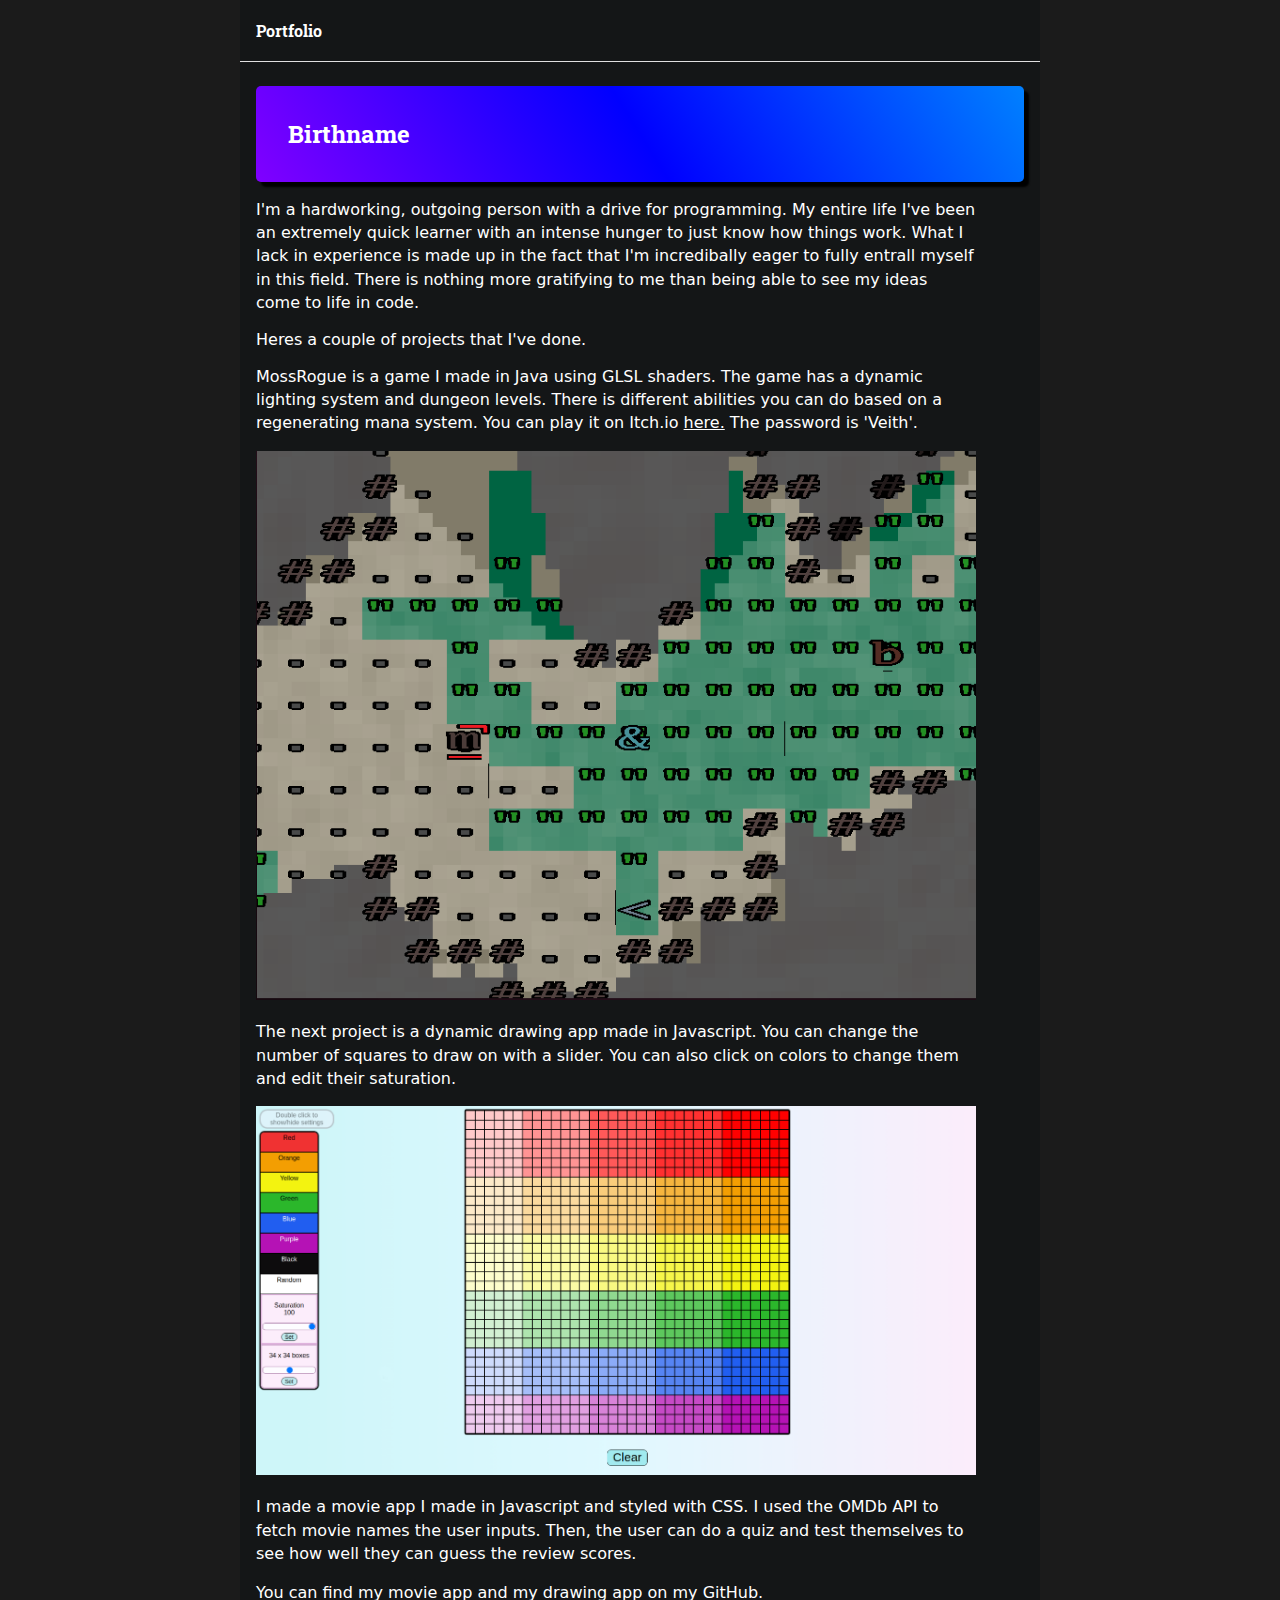
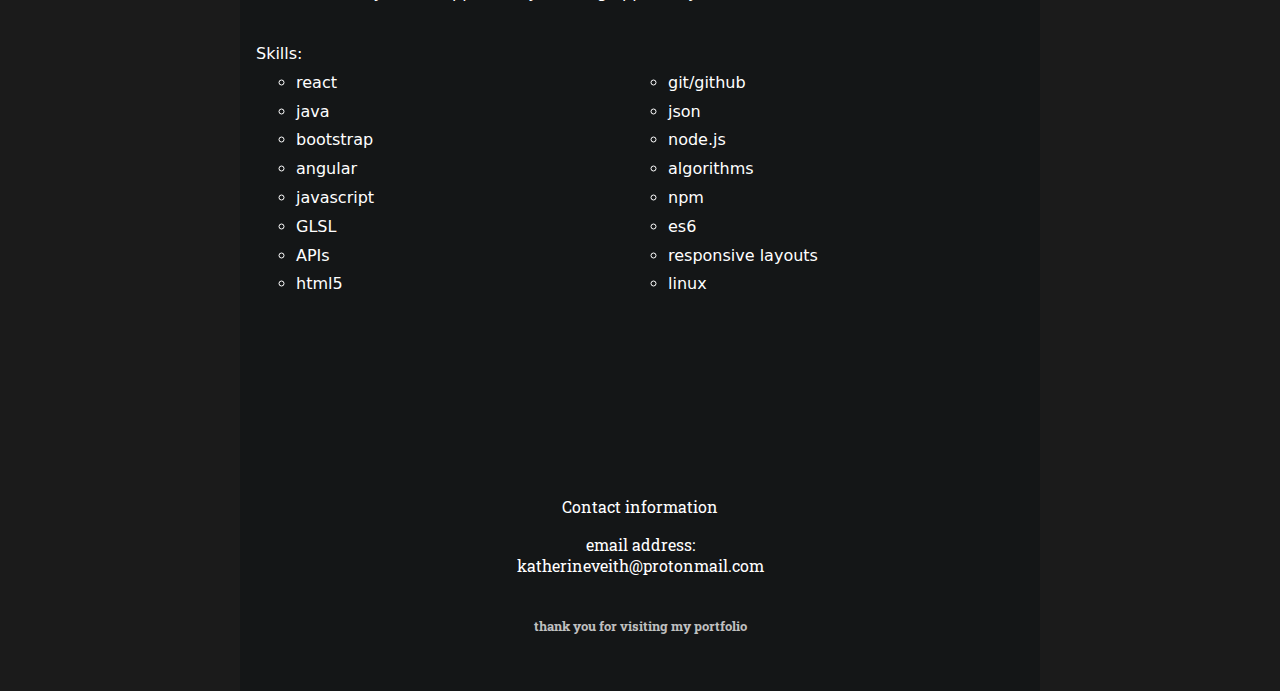
==== main.html @ 7652f50f "Add files via upload" ====
<!doctype html>
<html lang="en">
  <head>
    <meta charset="utf-8">
    <meta name="viewport" content="width=device-width, initial-scale=1.0">
    <title>Portfolio</title>
    <link rel="shortcut icon" type="image/jpg" href="/img/favicon.ico"/>
    <meta name="description" content="dark dark">
    <link rel="stylesheet" href="/index.css">


    
  </head>
  <body>
    <header>
      <h1 class="home"><a href="/">Portfolio</a></h1>
      </ul>
    </header>

    <main  class="tmpl-home">
      <div class="hero animated-rainbow-hover">
  <h2>Birthname</h2>
</div>
<p></p>
<div> <p>
    I'm a hardworking, outgoing person with a drive for programming. My entire life I've been an extremely quick learner with an intense hunger to just know how things work. What I lack in experience is made up in the fact that I'm incredibally eager to fully entrall myself in this field. There is nothing more gratifying to me than being able to see my ideas come to life in code.</div>
</p>

    <div>Heres a couple of projects that I've done.</div>
    <p></p>

    <p>MossRogue is a game I made in Java using GLSL shaders. The game has a dynamic lighting system and dungeon levels. There is different abilities you can do based on a regenerating mana system. You can play it on Itch.io <a href='https://wingbar.itch.io/mossrogue'>here.</a> The password is 'Veith'.</p>
    <img src="im1.png">

    <p>The next project is a dynamic drawing app made in Javascript. You can change the number of squares to draw on with a slider. You can also click on colors to change them and edit their saturation.</p>
  <img src="Screenshot_2021-12-22_06-48-10.png">
    <p>I made a movie app I made in Javascript and styled with CSS. I used the OMDb API to fetch movie names the user inputs. Then, the user can do a quiz and test themselves to see how well they can guess the review scores.</p>
    <p>You can find my movie app and my drawing app on my GitHub.</p>
    <p></p>
<ol class="postlist" style="counter-reset: start-from 7">

  <li class="postlist-item">
    <div>


      Skills:
      <ul>
          <li> react</li>
      
    <li>java</li>
    <li>bootstrap</li>  
    <li>angular</li>      
    <li>javascript</li>  
    <li>GLSL</li>
    <li>APIs</li>  
    <li>html5</li> 
    <li>git/github</li> 
    <li>json</li> 
    <li>node.js</li>  
    <li>algorithms</li>  
    <li>npm</li>  
    <li>es6</li>  
    <li>responsive layouts</li>  
    <li>linux</li>  
</ul>
</div>
  </li>

    </main>

    <footer>
      <p>Contact information</p>
        <div>email address:</div>
      <div>katherineveith@protonmail.com</div>
      
      <p></p>
      <div class="footer-text">
        thank you for visiting my portfolio
      </div>
                    
            
    </footer>

  </body>
</html>
---- index.css ----
@import url("https://fonts.googleapis.com/css2?family=Roboto+Slab&display=swap");
/* Colors */
:root {
  --lightgray: rgb(224, 224, 224);
  --gray: #c0c0c0;
  --darkgray: rgb(7, 8, 8);
  --almostblack: #1b1b1b;
  --navy: #17050f;
  --blue: #082840;
  --white: rgb(255, 255, 255);
  --offwhite: #f6f6f6;
  --yellowgreen: #aaff00;
  --lightblue: rgb(0, 225, 255);
}

/* Global stylesheet */
* {
  box-sizing: border-box;
}

html,
body {
  padding: 0;
  margin: auto;
  max-width: 50em;
  font-family: -apple-system, system-ui, sans-serif;
  color: white;
}

html{
  background-color: var(--almostblack);
}

body{
  background-color: #141617;
}
h1,
h2,
h3,
h4,
h5,
h6,
header {
  font-family: "Roboto Slab", serif;
}

p:last-child {
  margin-bottom: 0;
}
p,
.tmpl-post li,
img {
  max-width: 45em;
}
p,
.tmpl-post li {
  line-height: 1.45;
}
a[href] {
  color: var(--white);
}

a[href]:hover {
  color: var(--yellowgreen);
}

main {
  padding: 1rem;
}
main :first-child {
  margin-top: 0;
}
header {
  border-bottom: 1px solid var(--lightgray);
  padding-bottom: 0.25em;
  padding-top: 0.25em;
  margin-bottom: 0.5em;
}
header:after {
  content: "";
  display: table;
  clear: both;
}

.hero {
  padding: 2em;
  background: rgb(2, 0, 36);
  background: linear-gradient(238deg, #0080ff, #00f, #8000ff);
  border-radius: 5px;
  color: var(--white);
  box-shadow: black 5px 5px 2px;
}

.hero > h2 {
  margin: 0;
}

pre,
code {
  font-family: Consolas, Menlo, Monaco, "Andale Mono WT", "Andale Mono",
    "Lucida Console", "Lucida Sans Typewriter", "DejaVu Sans Mono",
    "Bitstream Vera Sans Mono", "Liberation Mono", "Nimbus Mono L",
    "Courier New", Courier, monospace;
  line-height: 1.5;
}
pre {
  font-size: 14px;
  line-height: 1.375;
  direction: ltr;
  text-align: left;
  white-space: pre;
  word-spacing: normal;
  word-break: normal;
  -moz-tab-size: 2;
  -o-tab-size: 2;
  tab-size: 2;
  -webkit-hyphens: none;
  -moz-hyphens: none;
  -ms-hyphens: none;
  hyphens: none;
  padding: 1em;
  margin: 0.5em 0;
  background-color: var(--offwhite);
  color: var(--darkgray);
  border-radius: 5px;
}
code {
  word-break: break-all;
}

blockquote {
  border-left: solid var(--yellowgreen) 0.2em;
  border-right: solid var(--yellowgreen) 0.2em;
  border-radius: 1em;
  margin: 2em 0;
  padding: 2em;
  color: var(--offwhite);
  font-weight: bold;
}
.highlight-line {
  display: block;
  padding: 0.125em 1em;
  text-decoration: none; /* override del, ins, mark defaults */
  color: inherit; /* override del, ins, mark defaults */
}

/* allow highlighting empty lines */
.highlight-line:empty:before {
  content: " ";
}
/* avoid double line breaks when using display: block; */
.highlight-line + br {
  display: none;
}

.highlight-line-isdir {
  color: #b0b0b0;
  background-color: #222;
}
.highlight-line-active {
  background-color: #444;
  background-color: hsla(0, 0%, 27%, 0.8);
}
.highlight-line-add {
  background-color: #45844b;
}
.highlight-line-remove {
  background-color: #902f2f;
}

/* Header */
.home {
  padding: 0 1rem;
  float: left;
  margin: 1rem 0; /* 16px /16 */
  font-size: 1em; /* 16px /16 */
  /* font-family: "Montserrat", sans-serif; */
}
.home :link {
  text-decoration: none;
}

/* Nav */
.nav {
  padding: 0;
  list-style: none;
  float: left;
  margin-left: 1em;
}
.nav-item {
  display: inline-block;
  margin-right: 1em;
}
.nav-item a[href]:not(:hover) {
  text-decoration: none;
}
.nav-item-active {
  font-weight: 700;
  text-decoration: underline;
}

.logo-nav {
  margin-right: 5px;
}

/* Posts list */
.postlist {
  list-style: none;
  padding: 0;
  padding-bottom: 2em;
}
.postlist-item {
  /* display: flex; */
  flex-wrap: wrap;
  align-items: baseline;
  line-height: 1.8;
  padding: 20px 0;
}
.postlist-item:before {
  /* display: inline-block; */
  pointer-events: none;
  line-height: 100%;
  text-align: right;
}
.postlist-date,
.postlist-item:before {
  font-size: 0.8125em; /* 13px /16 */
  color: var(--lightgray);
}
.postlist-date {
  word-spacing: -0.5px;
}
.postlist-link {
  padding: 0.25em;
  text-underline-position: from-font;
  text-underline-offset: 0;
  text-decoration-thickness: 1px;
  border-radius: 5px;
}
a.postlist-link:hover {
  color: var(--white);
}
.postlist-item-active .postlist-link {
  font-weight: bold;
}
.tmpl-home .postlist-link {
  font-size: 1.1875em; /* 19px /16 */
  font-weight: 700;
}

/* Tags */
.post-tag {
  display: inline-flex;
  align-items: center;
  justify-content: center;
  text-transform: uppercase;
  font-size: 0.75em; /* 12px /16 */
  padding: 0.08333333333333em 0.66em;
  margin-left: 0.6666666666667em; /* 8px /12 */
  margin-top: 0.5em; /* 6px /12 */
  margin-bottom: 0.5em; /* 6px /12 */
  color: var(--white);
  /* border: 1px solid var(--gray); */
  background-color: var(--darkgray);
  border-radius: 0.25em; /* 3px /12 */
  text-decoration: none;
  line-height: 1.8;
}

.post-tag-xl {
  font-size: 1.25em; /* 12px /16 */
  padding: 0.66em 0.66em;
  margin-left: 0;
  margin-right: 0.5em;
  color: var(--white);
  border-radius: 0.5em; /* 3px /12 */
  line-height: 1.8;
  box-shadow: black 5px 5px 2px;
}

.tag-name-title {
  color: var(--yellowgreen);
}
a[href].post-tag,
a[href].post-tag:visited {
  color: inherit;
}

.postlist-item > .post-tag {
  align-self: center;
}

/* Direct Links / Markdown Headers */
.direct-link {
  font-family: sans-serif;
  text-decoration: none;
  font-style: normal;
  margin-left: 0.1em;
}
a[href].direct-link,
a[href].direct-link:visited {
  color: transparent;
}
a[href].direct-link:focus,
table {
  border-collapse: collapse;
  width: 100%;
  margin-top: 2em;
  margin-bottom: 4em;
}

table td {
  border-bottom: 1px dashed var(--lightgray);
  padding: 15px 8px;
}

table tr:hover {
  background-color: var(--blue);
}

table th {
  border-bottom: 3px solid var(--lightgray);
  padding-top: 20px;
  padding-bottom: 20px;
  text-align: left;
}

p > code {
  color: #3f3f3f;
  background-color: #e9e9e9;
  padding: 0 5px;
}

.post-footer {
  display: flex;
  justify-content: space-between;
  padding: 4em 0;
}

.post-footer > div {
  width: 50%;
}

.post-footer > .next-post {
  text-align: right;
}

.post-footer > div > a {
  padding: 5px;
  border-radius: 5px;
  font-weight: bold;
  line-height: 2em;
  color: var(--white);
}

.post-footer > div > a:hover {
  color: var(--white);
}

::-moz-selection {
  background: var(--lightblue);
  color: var(--darkgray);
}
::selection {
  background: var(--lightblue);
  color: var(--darkgray);
}

.tags-container {
  margin-bottom: 5em;
}

footer {
  display: flex;
  flex-direction: column;
  align-items: center;
  padding: 6em 0 2em;
  font-family: "Roboto Slab", serif;
}

.footer-text {
  font-size: 0.8em;
  font-weight: bold;
  color: var(--gray);
  margin-bottom: 25px;
  margin-top: 10px;
}


.animated-rainbow-hover:hover,
.animated-rainbow-hover:focus {
  color: var(--white);
  background: linear-gradient(
    218deg,
    #341b77
    #8000ff,    
    #00ffbf,
    #0080ff,
    #00f,
  );
  background-size: 1200% 1200%;
  -webkit-animation: linear-gradient 9s ease infinite;
  -z-animation: linear-gradient 9s ease infinite;
  -o-animation: linear-gradient 9s ease infinite;
  animation: linear-gradient 9s ease infinite;
  transition: ease-in-out 2s;
}

ul {
  columns: 2;
  -webkit-columns: 2;
  -moz-columns: 2;
}
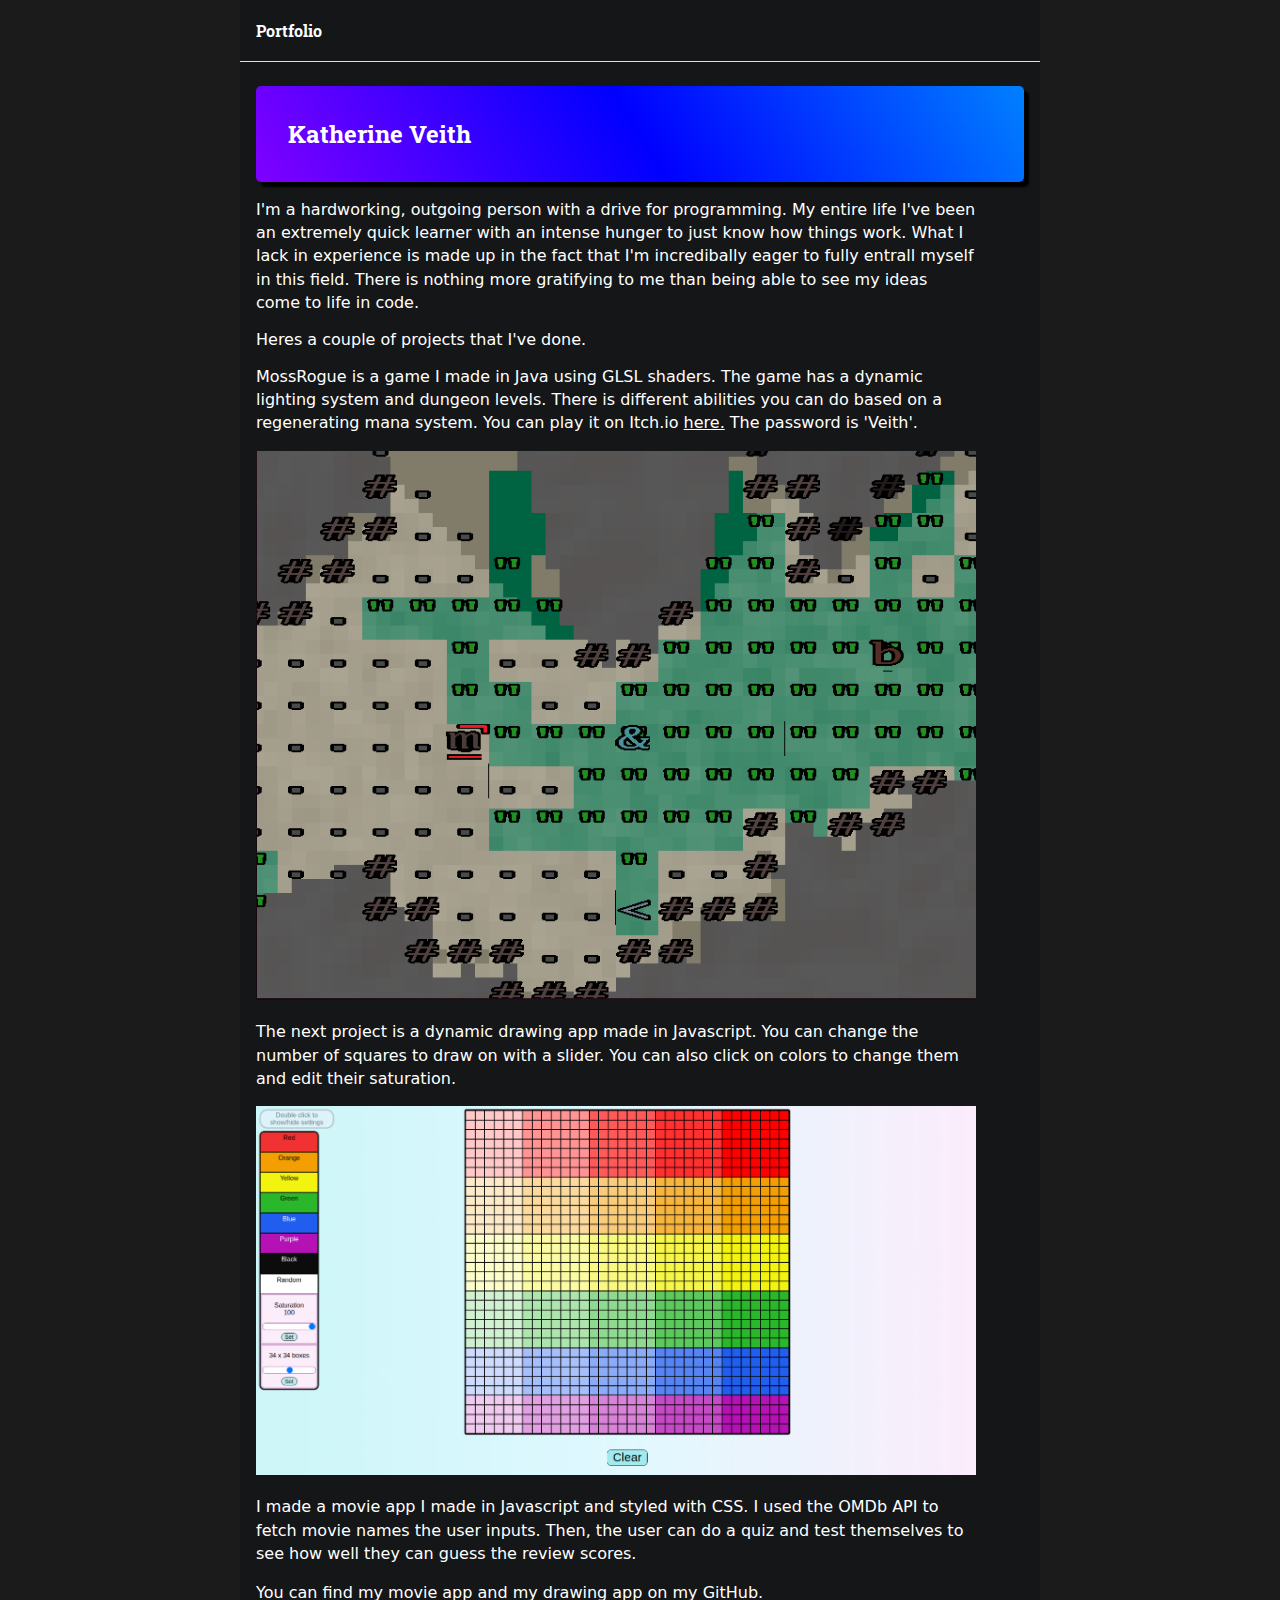
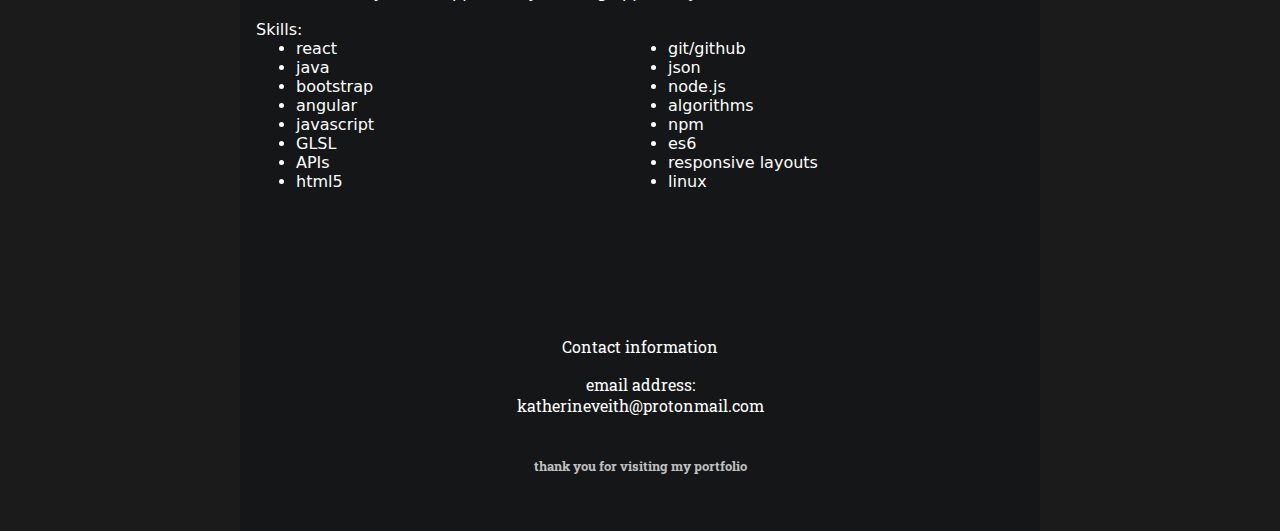
==== commit f9105e8c: "Update main.html" ====
--- a/main.html
+++ b/main.html
@@ -19,7 +19,7 @@
 
     <main  class="tmpl-home">
       <div class="hero animated-rainbow-hover">
-  <h2>Birthname</h2>
+  <h2>Katherine Veith</h2>
 </div>
 <p></p>
 <div> <p>
@@ -37,9 +37,7 @@
     <p>I made a movie app I made in Javascript and styled with CSS. I used the OMDb API to fetch movie names the user inputs. Then, the user can do a quiz and test themselves to see how well they can guess the review scores.</p>
     <p>You can find my movie app and my drawing app on my GitHub.</p>
     <p></p>
-<ol class="postlist" style="counter-reset: start-from 7">
 
-  <li class="postlist-item">
     <div>
 
 
@@ -64,7 +62,6 @@
     <li>linux</li>  
 </ul>
 </div>
-  </li>
 
     </main>
 
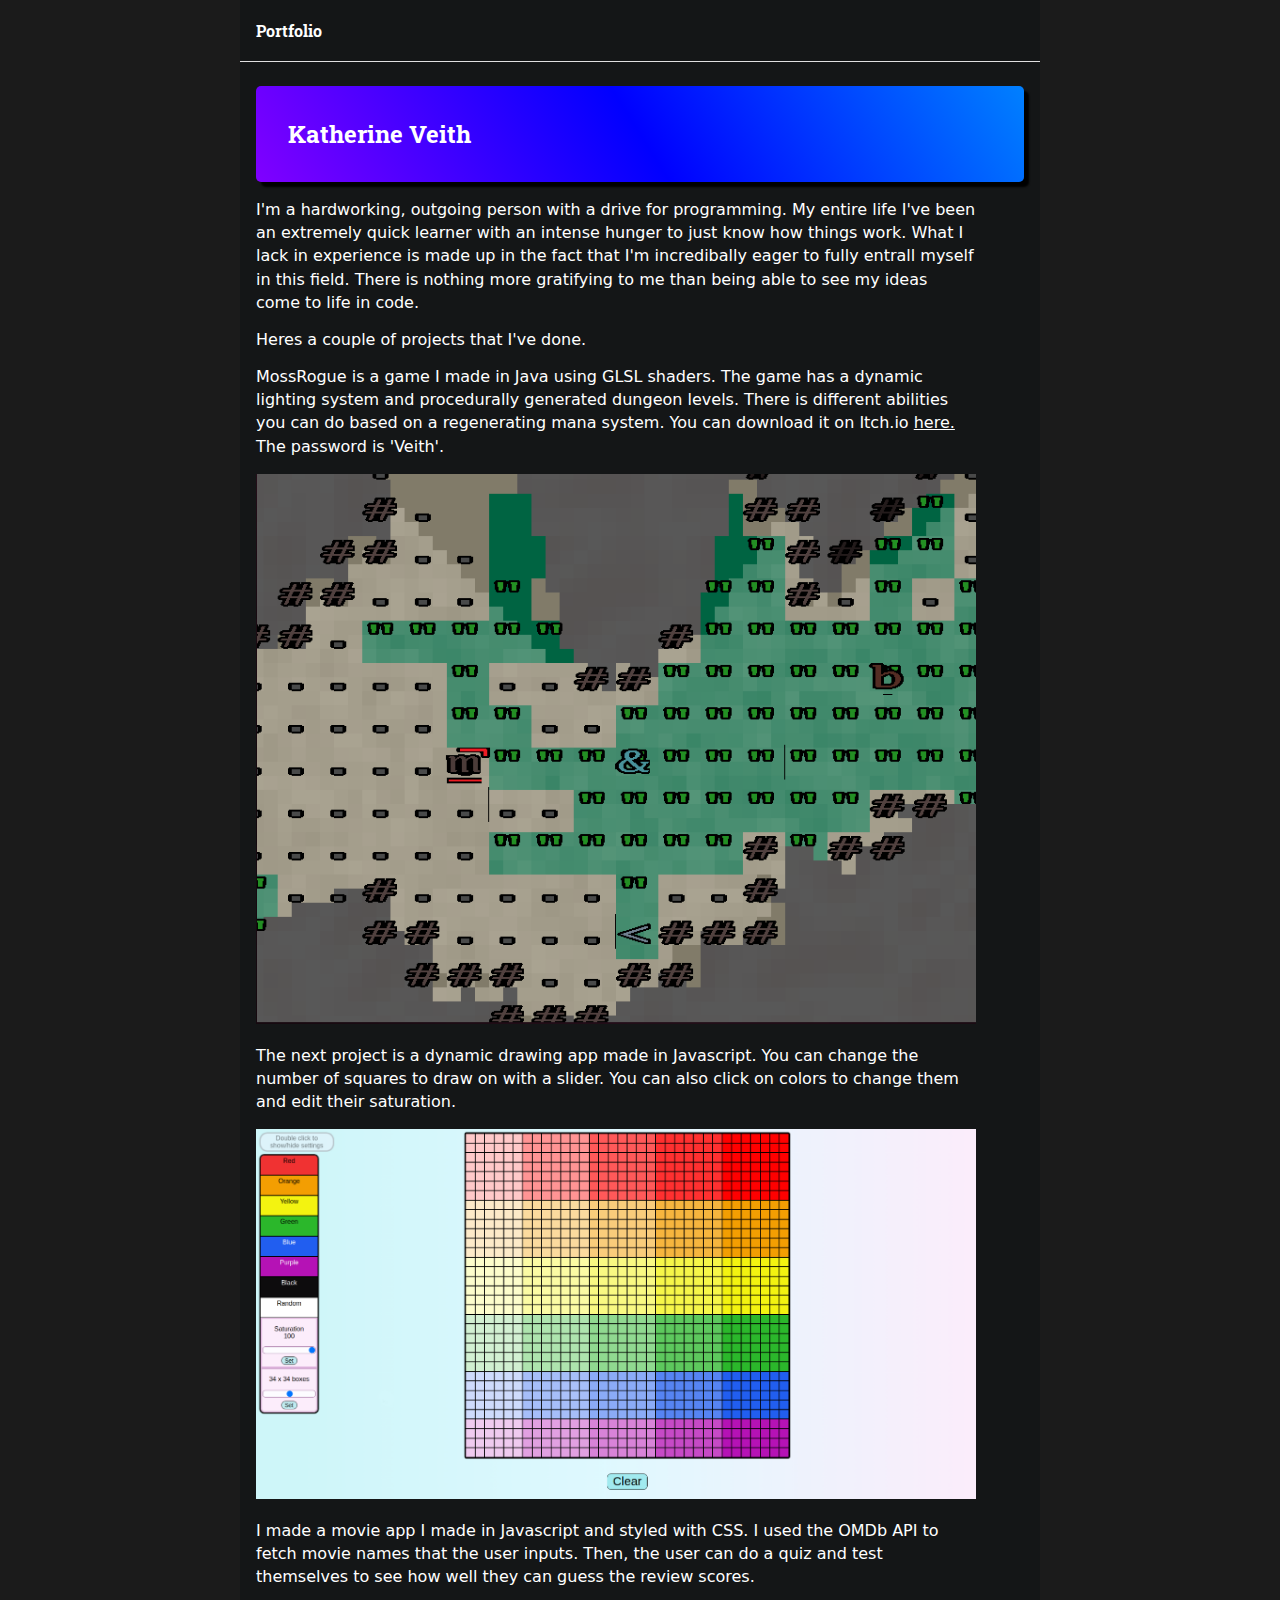
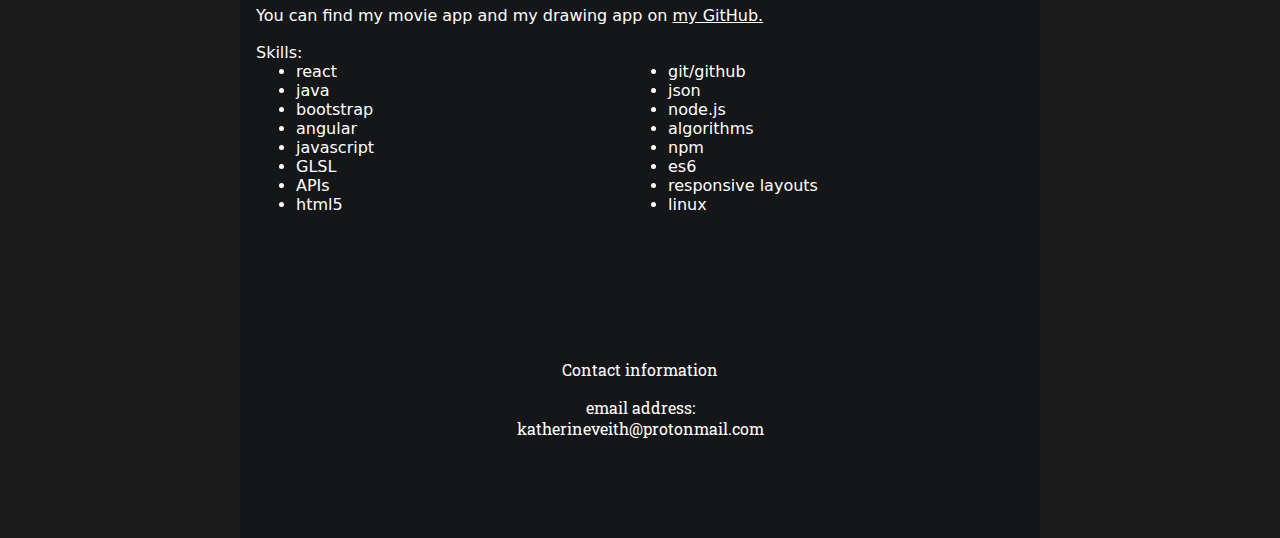
==== commit 659bb311: "Update main.html" ====
--- a/main.html
+++ b/main.html
@@ -29,13 +29,13 @@
     <div>Heres a couple of projects that I've done.</div>
     <p></p>
 
-    <p>MossRogue is a game I made in Java using GLSL shaders. The game has a dynamic lighting system and dungeon levels. There is different abilities you can do based on a regenerating mana system. You can play it on Itch.io <a href='https://wingbar.itch.io/mossrogue'>here.</a> The password is 'Veith'.</p>
+    <p>MossRogue is a game I made in Java using GLSL shaders. The game has a dynamic lighting system and procedurally generated dungeon levels. There is different abilities you can do based on a regenerating mana system. You can download it on Itch.io <a href='https://wingbar.itch.io/mossrogue'>here.</a> The password is 'Veith'.</p>
     <img src="im1.png">
 
     <p>The next project is a dynamic drawing app made in Javascript. You can change the number of squares to draw on with a slider. You can also click on colors to change them and edit their saturation.</p>
   <img src="Screenshot_2021-12-22_06-48-10.png">
-    <p>I made a movie app I made in Javascript and styled with CSS. I used the OMDb API to fetch movie names the user inputs. Then, the user can do a quiz and test themselves to see how well they can guess the review scores.</p>
-    <p>You can find my movie app and my drawing app on my GitHub.</p>
+    <p>I made a movie app I made in Javascript and styled with CSS. I used the OMDb API to fetch movie names that the user inputs. Then, the user can do a quiz and test themselves to see how well they can guess the review scores.</p>
+    <p>You can find my movie app and my drawing app on <a href="https://github.com/wingbar">my GitHub.</a></p>
     <p></p>
 
     <div>
@@ -72,7 +72,6 @@
       
       <p></p>
       <div class="footer-text">
-        thank you for visiting my portfolio
       </div>
                     
             
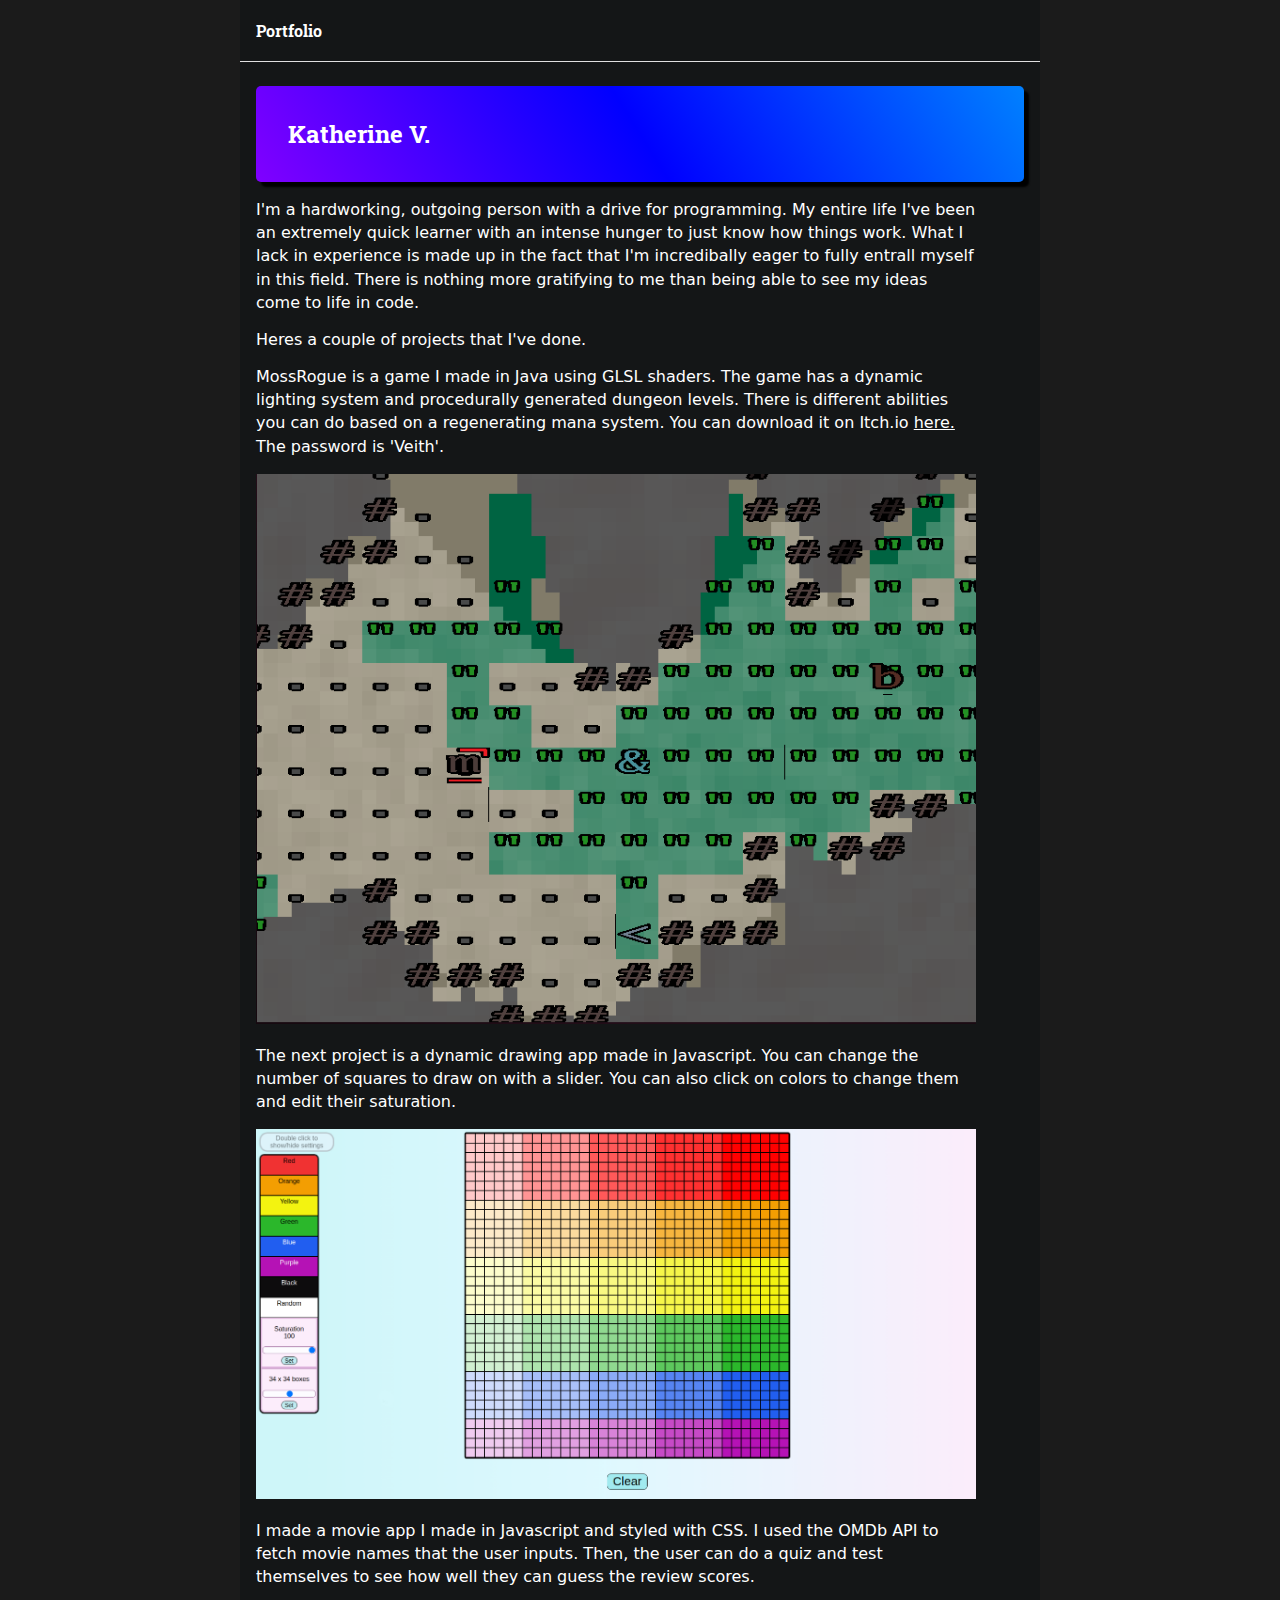
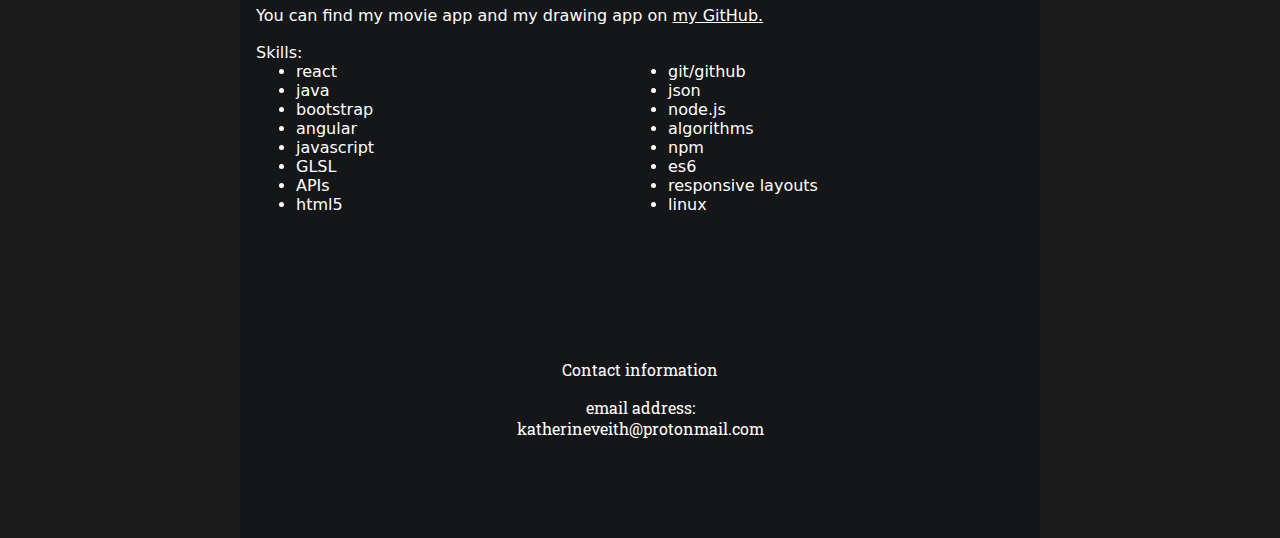
==== commit 961809a3: "Update main.html" ====
--- a/main.html
+++ b/main.html
@@ -19,7 +19,7 @@
 
     <main  class="tmpl-home">
       <div class="hero animated-rainbow-hover">
-  <h2>Katherine Veith</h2>
+  <h2>Katherine V.</h2>
 </div>
 <p></p>
 <div> <p>
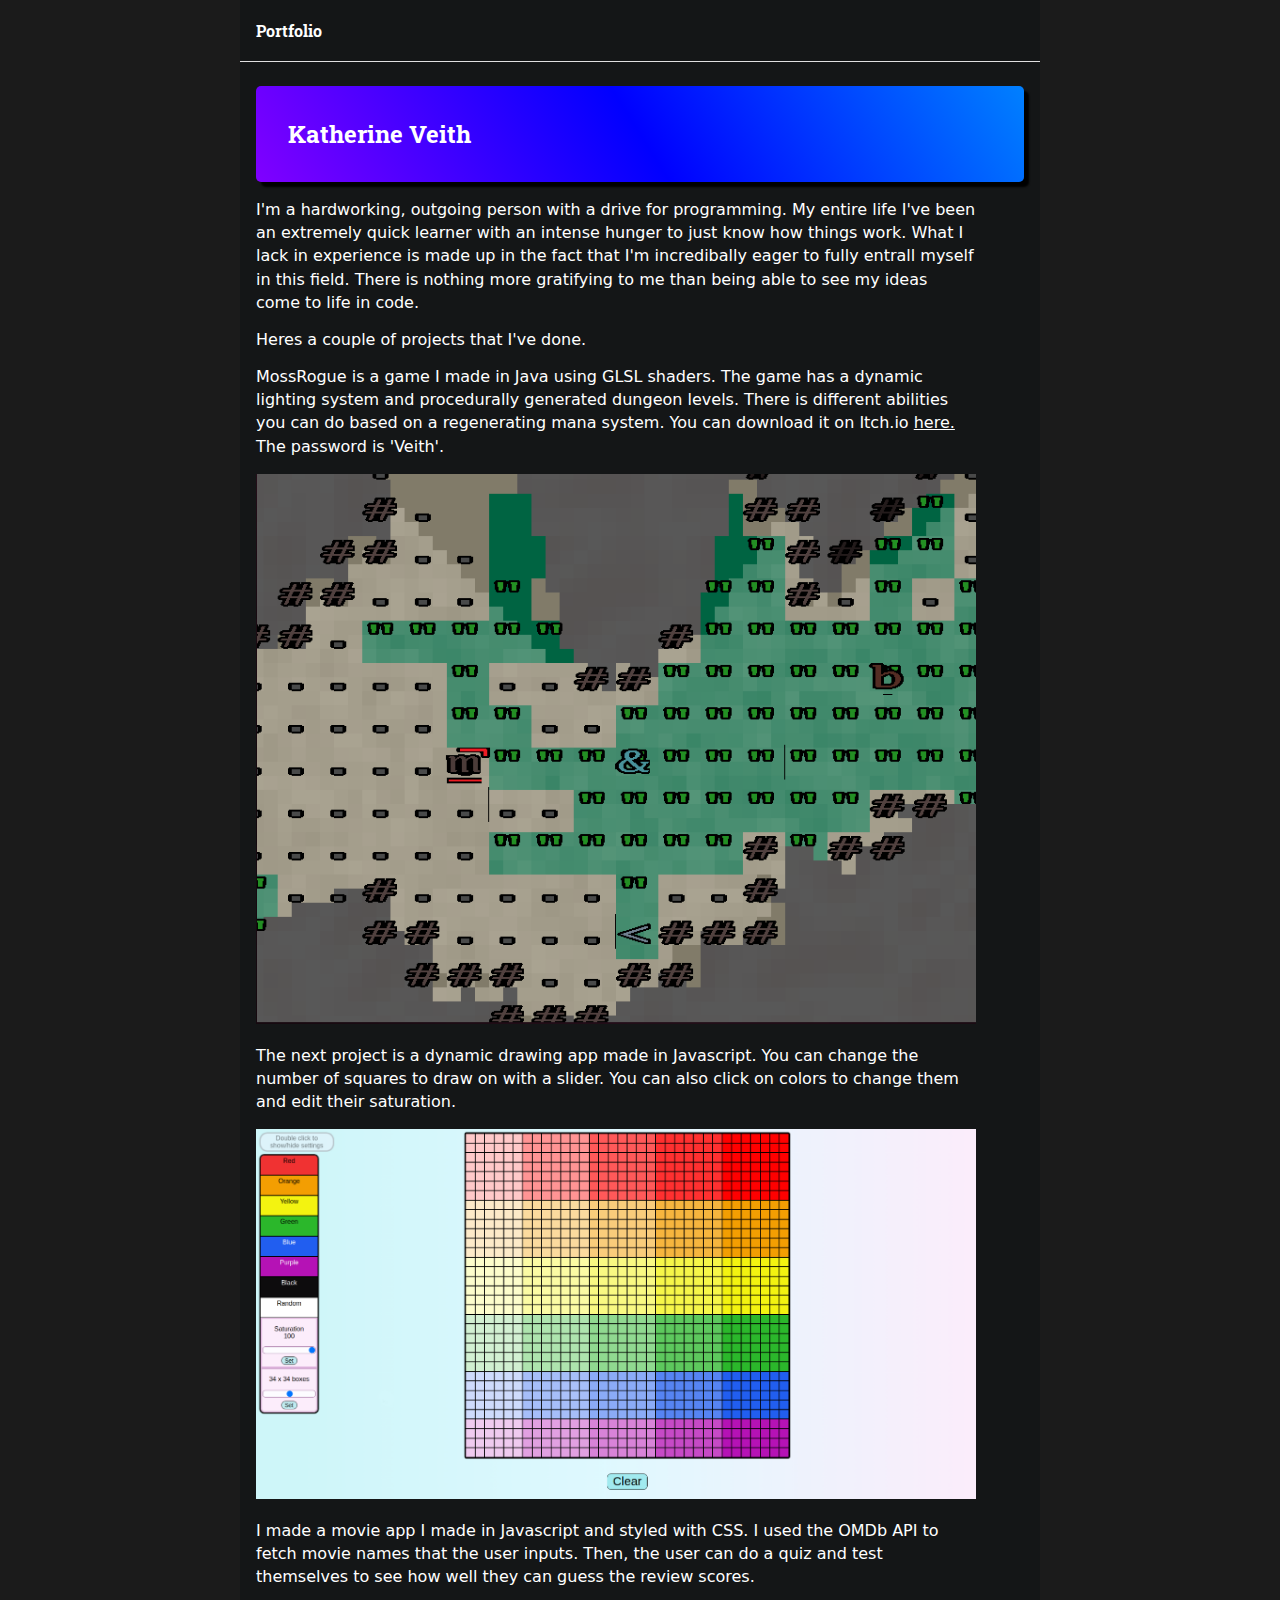
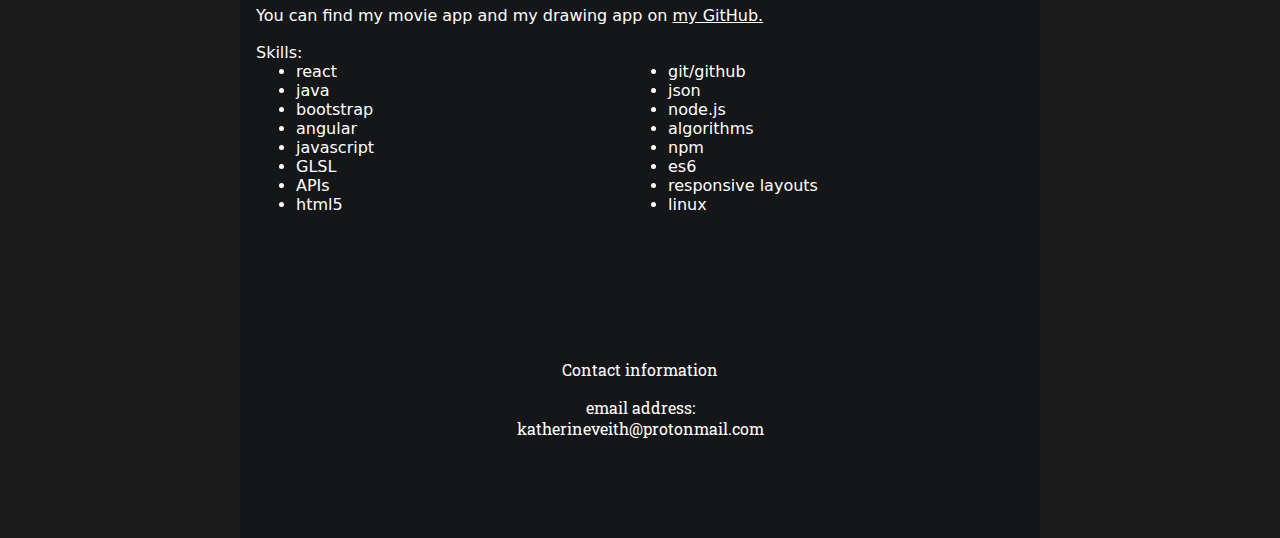
==== commit d84ff548: "Update main.html" ====
--- a/main.html
+++ b/main.html
@@ -19,7 +19,7 @@
 
     <main  class="tmpl-home">
       <div class="hero animated-rainbow-hover">
-  <h2>Katherine V.</h2>
+  <h2>Katherine Veith</h2>
 </div>
 <p></p>
 <div> <p>
